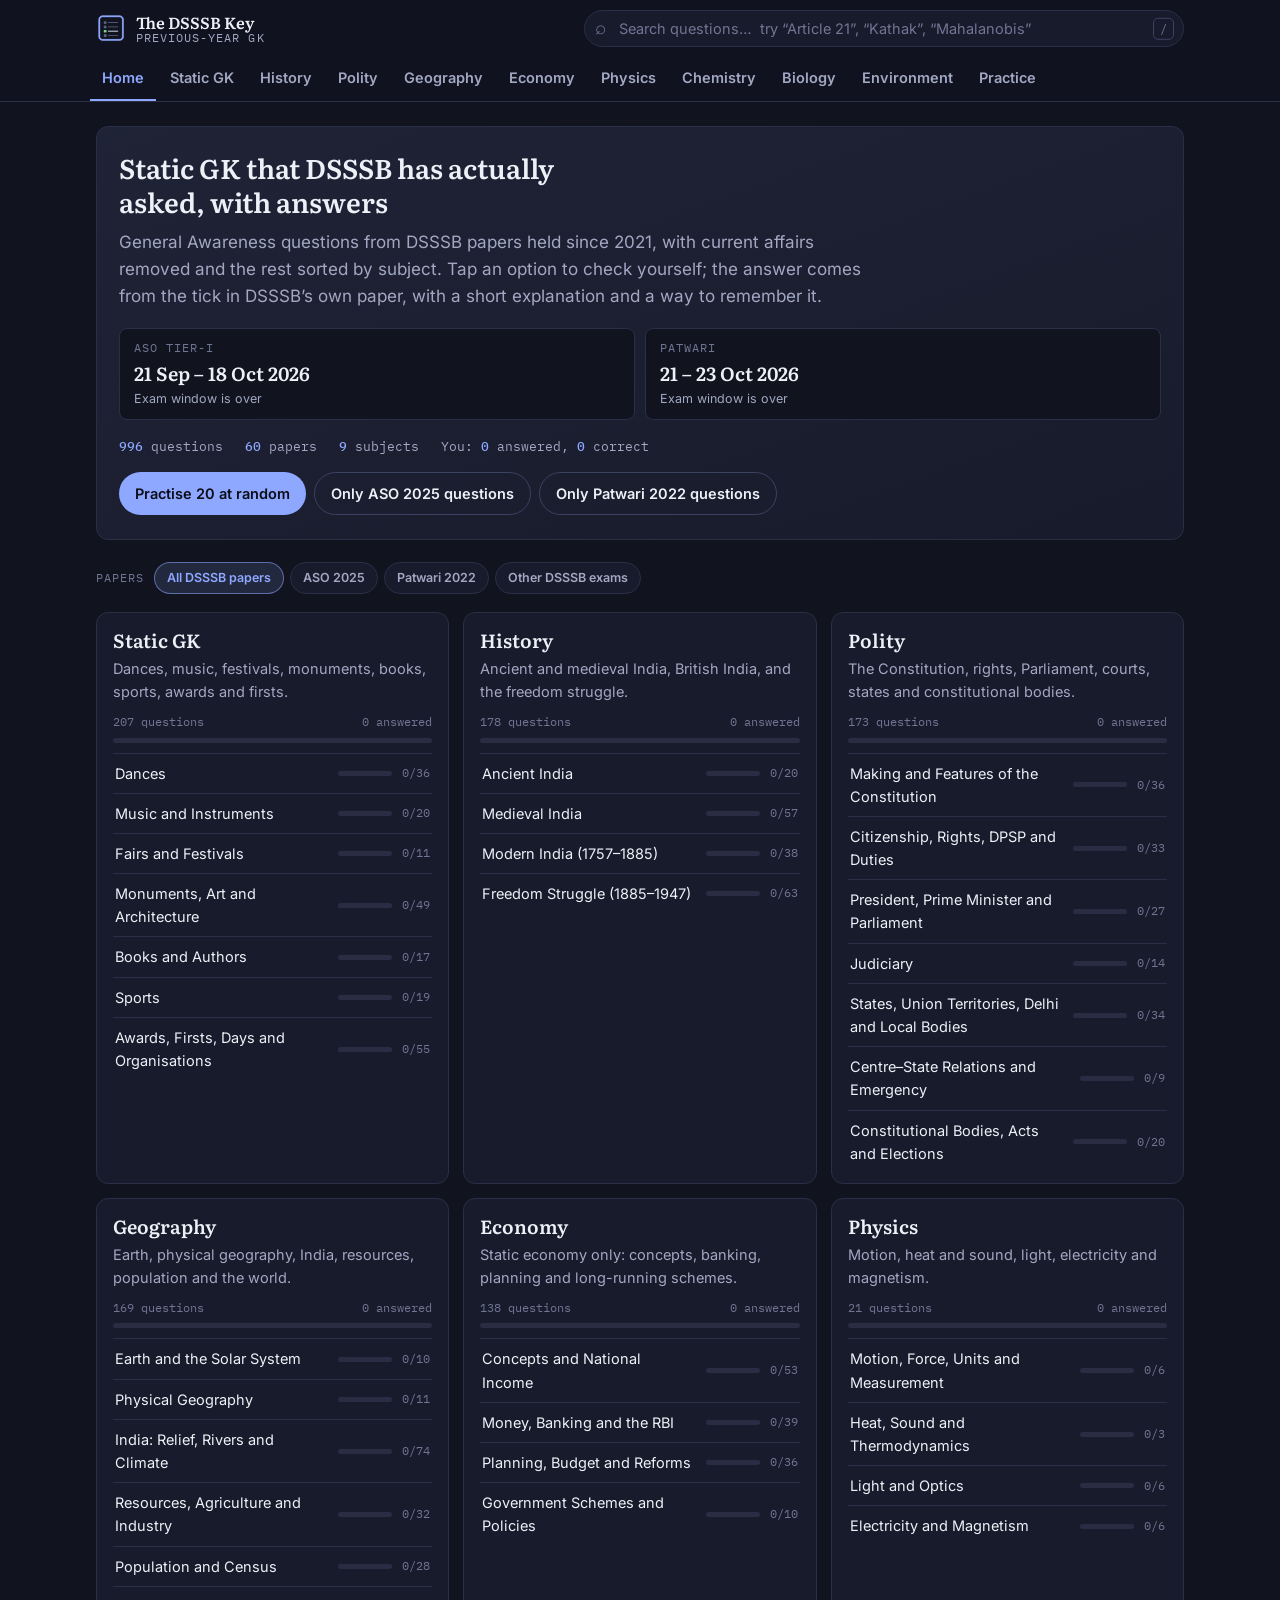
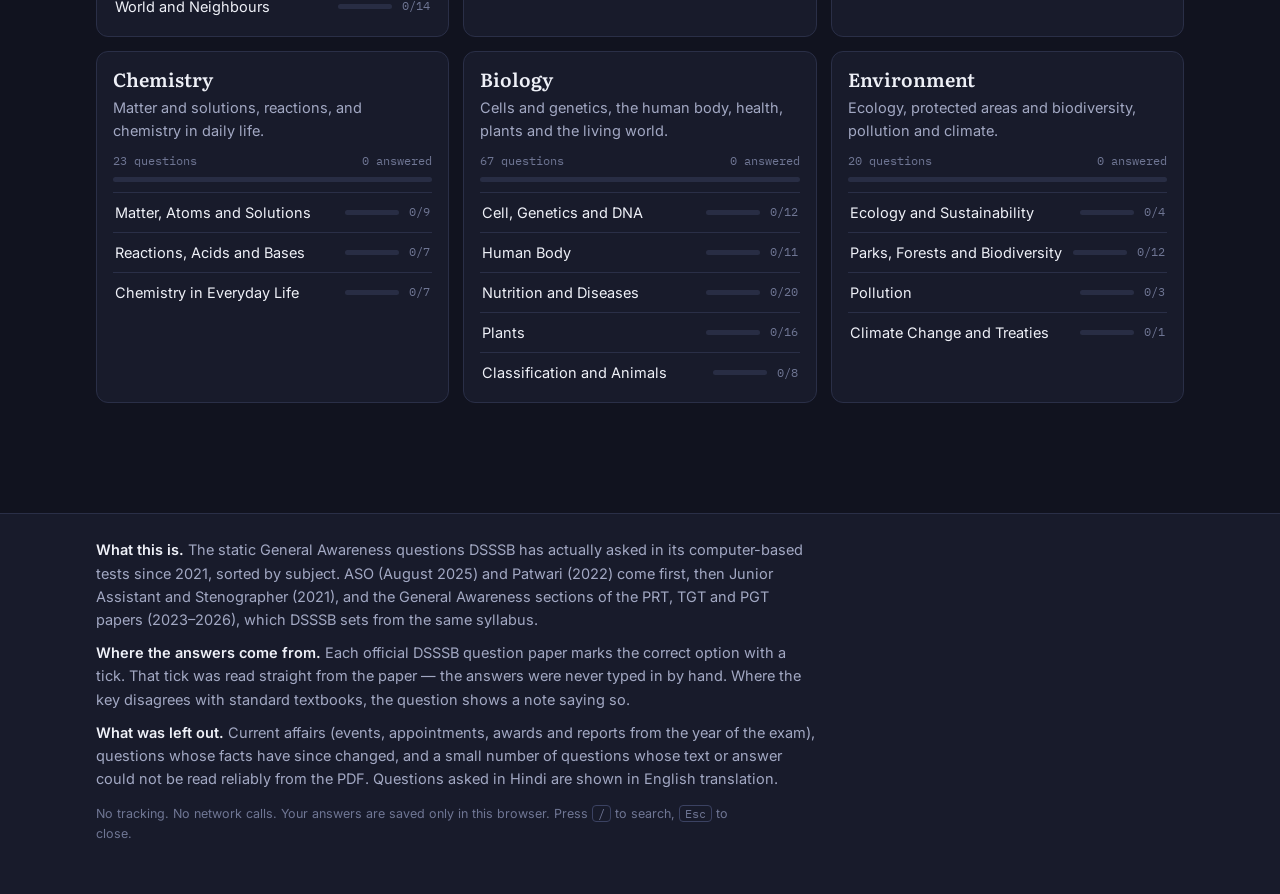
==== index.html @ b4e4bf63 "The DSSSB Key: 996 DSSSB previous-year static GK questions with answers Official DSSSB papers 2021-2" ====
<!DOCTYPE html>
<html lang="en">
<head>
<meta charset="UTF-8">
<meta name="viewport" content="width=device-width, initial-scale=1.0">
<title>The DSSSB Key — previous-year static GK, answered</title>
<meta name="description" content="Every static General Awareness question from DSSSB papers held since 2021 — ASO 2025, Patwari 2022, Junior Assistant, Stenographer, PRT, TGT and PGT — sorted by subject. Tap an option to see DSSSB's answer with a short explanation. Current affairs removed. Works offline.">
<meta name="theme-color" content="#11131f">
<meta name="color-scheme" content="dark">
<link rel="manifest" href="manifest.webmanifest">
<meta name="application-name" content="The DSSSB Key">
<meta name="mobile-web-app-capable" content="yes">
<meta name="apple-mobile-web-app-capable" content="yes">
<meta name="apple-mobile-web-app-title" content="DSSSB Key">
<meta name="apple-mobile-web-app-status-bar-style" content="black-translucent">
<link rel="apple-touch-icon" href="icon-180.png">
<link rel="icon" type="image/png" sizes="192x192" href="icon-192.png">
<link rel="preload" href="fonts/inter-400.woff2" as="font" type="font/woff2" crossorigin>
<link rel="preload" href="fonts/literata-600.woff2" as="font" type="font/woff2" crossorigin>
<link rel="stylesheet" href="styles.css">
</head>
<body>

<a class="skip" href="#main">Skip to content</a>

<header class="top">
  <div class="topin">
    <a class="brand" href="#/" aria-label="The DSSSB Key — home">
      <img class="mk" src="icon-192.png" alt="" width="30" height="30">
      <span class="brandtext">
        <b>The DSSSB Key</b>
        <span id="brandsub">Previous-year GK</span>
      </span>
    </a>

    <div class="searchwrap">
      <span class="ico" aria-hidden="true">⌕</span>
      <input id="q" type="search"
             placeholder="Search questions…  try “Article 21”, “Kathak”, “Mahalanobis”"
             autocomplete="off" spellcheck="false" aria-label="Search all questions"
             aria-controls="results" aria-expanded="false">
      <kbd>/</kbd>
    </div>

    <button id="install" class="installbtn" hidden>
      <span aria-hidden="true">↓</span> Install<span class="lbl"> app</span>
    </button>
  </div>

  <nav class="tabs" id="tabs" aria-label="Subjects"></nav>
</header>

<div id="results" hidden role="listbox" aria-label="Search results"></div>

<main id="main"></main>

<footer>
  <div class="wrap">
    <p><b>What this is.</b> The static General Awareness questions DSSSB has actually
      asked in its computer-based tests since 2021, sorted by subject. ASO (August 2025)
      and Patwari (2022) come first, then Junior Assistant and Stenographer (2021), and the
      General Awareness sections of the PRT, TGT and PGT papers (2023–2026), which DSSSB
      sets from the same syllabus.</p>
    <p><b>Where the answers come from.</b> Each official DSSSB question paper marks the
      correct option with a tick. That tick was read straight from the paper — the answers
      were never typed in by hand. Where the key disagrees with standard textbooks, the
      question shows a note saying so.</p>
    <p><b>What was left out.</b> Current affairs (events, appointments, awards and reports
      from the year of the exam), questions whose facts have since changed, and a small
      number of questions whose text or answer could not be read reliably from the PDF.
      Questions asked in Hindi are shown in English translation.</p>
    <p class="colophon">
      No tracking. No network calls. Your answers are saved only in this browser.
      Press <kbd>/</kbd> to search, <kbd>Esc</kbd> to close.
    </p>
  </div>
</footer>

<script src="data-static.js"></script>
<script src="data-hist.js"></script>
<script src="data-pol.js"></script>
<script src="data-geo.js"></script>
<script src="data-eco.js"></script>
<script src="data-phy.js"></script>
<script src="data-chem.js"></script>
<script src="data-bio.js"></script>
<script src="data-env.js"></script>
<script src="app.js"></script>
</body>
</html>
---- styles.css ----
/* ==========================================================================
   THE DSSSB KEY — styles.css
   One stylesheet, no framework. Fonts are self-hosted so the site works offline.
   ========================================================================== */

@font-face{font-family:'Literata';font-style:normal;font-weight:400;font-display:swap;src:url('fonts/literata-400.woff2') format('woff2');}
@font-face{font-family:'Literata';font-style:normal;font-weight:600;font-display:swap;src:url('fonts/literata-600.woff2') format('woff2');}
@font-face{font-family:'Literata';font-style:italic;font-weight:400;font-display:swap;src:url('fonts/literata-italic-400.woff2') format('woff2');}
@font-face{font-family:'Inter';font-style:normal;font-weight:400;font-display:swap;src:url('fonts/inter-400.woff2') format('woff2');}
@font-face{font-family:'Inter';font-style:normal;font-weight:600;font-display:swap;src:url('fonts/inter-600.woff2') format('woff2');}
@font-face{font-family:'IBM Plex Mono';font-style:normal;font-weight:400;font-display:swap;src:url('fonts/plexmono-400.woff2') format('woff2');}
@font-face{font-family:'IBM Plex Mono';font-style:normal;font-weight:500;font-display:swap;src:url('fonts/plexmono-500.woff2') format('woff2');}

:root{
  /* Ground: a deep indigo-black, a step bluer than the sister sites. */
  --bg:#11131f;
  --panel:#181b2b;
  --panel2:#1f2336;
  --panel3:#282d44;
  --line:#2a2f47;
  --line2:#3b4262;
  --ink:#eef0f7;
  --dim:#a2a8c3;
  --dimmer:#6f7694;

  /* Meaning, not decoration. Green only ever means "this is the right option",
     red only "the option you picked was wrong", amber only "read this note". */
  --accent:#8fa8ff;  --accent-rgb:143,168,255;
  --right:#7bd88f;   --right-rgb:123,216,143;
  --wrong:#ff8577;   --wrong-rgb:255,133,119;
  --warn:#f5c46b;    --warn-rgb:245,196,107;

  --serif:'Literata','Iowan Old Style','Palatino Linotype',Palatino,Georgia,serif;
  --sans:'Inter',-apple-system,BlinkMacSystemFont,'Segoe UI',Roboto,Helvetica,Arial,sans-serif;
  --mono:'IBM Plex Mono',ui-monospace,'SF Mono',Menlo,Consolas,monospace;

  --maxw:1120px;
  --t-micro:11.5px; --t-tiny:12.5px; --t-small:14.5px; --t-copy:16px; --t-body:17px; --t-lead:19px; --t-big:24px;
  --r:12px; --r-s:8px;
}

*{box-sizing:border-box}
html{-webkit-text-size-adjust:100%}
body{
  margin:0;background:var(--bg);color:var(--ink);
  font-family:var(--sans);font-size:var(--t-body);line-height:1.6;
  -webkit-font-smoothing:antialiased;overflow-wrap:break-word;
  padding-bottom:env(safe-area-inset-bottom);
}
a{color:var(--accent);text-decoration:none}
a:hover{text-decoration:underline}
b,strong{font-weight:600}
button{font:inherit;color:inherit}
:focus-visible{outline:2px solid var(--accent);outline-offset:2px;border-radius:4px}

.skip{position:fixed;left:-999px;top:0;z-index:200;background:var(--accent);color:#0b0d18;padding:10px 16px;font-weight:600}
.skip:focus{left:0}

/* ---------------- header ---------------- */
.top{position:sticky;top:0;z-index:60;background:rgba(17,19,31,.94);
  backdrop-filter:saturate(1.4) blur(12px);-webkit-backdrop-filter:saturate(1.4) blur(12px);
  border-bottom:1px solid var(--line)}
.topin{max-width:var(--maxw);margin:0 auto;display:flex;align-items:center;gap:14px;padding:10px 16px}
.brand{display:flex;align-items:center;gap:10px;color:var(--ink);flex:0 0 auto}
.brand:hover{text-decoration:none}
.mk{width:30px;height:30px;border-radius:7px}
.brandtext{display:block;line-height:1.15}
.brand b{font-family:var(--serif);font-size:var(--t-copy);font-weight:600;display:block}
#brandsub{display:block;font-family:var(--mono);font-size:var(--t-micro);color:var(--dim);text-transform:uppercase;letter-spacing:.09em}
@media (max-width:520px){#brandsub{display:none}}

.searchwrap{position:relative;flex:1 1 auto;min-width:0;max-width:600px;margin-left:auto}
.searchwrap .ico{position:absolute;left:11px;top:50%;transform:translateY(-52%);color:var(--dimmer);font-size:19px;pointer-events:none}
#q{width:100%;background:var(--panel);color:var(--ink);border:1px solid var(--line);border-radius:999px;
  padding:9px 42px 9px 34px;font-family:var(--sans);font-size:var(--t-small)}
#q::placeholder{color:var(--dimmer)}
#q:focus{outline:none;border-color:var(--accent);box-shadow:0 0 0 3px rgba(var(--accent-rgb),.16)}
.searchwrap kbd{position:absolute;right:10px;top:50%;transform:translateY(-50%);font-family:var(--mono);font-size:var(--t-micro);
  color:var(--dimmer);border:1px solid var(--line2);border-radius:5px;padding:1px 6px;pointer-events:none}
@media (max-width:640px){.searchwrap kbd{display:none}}

.installbtn{flex:0 0 auto;background:transparent;color:var(--accent);border:1px solid rgba(var(--accent-rgb),.45);
  border-radius:999px;padding:7px 13px;font-size:var(--t-tiny);font-weight:600;cursor:pointer}
@media (max-width:640px){.installbtn .lbl{display:none}}

.tabs{max-width:var(--maxw);margin:0 auto;display:flex;gap:2px;padding:0 10px;overflow-x:auto;scrollbar-width:none}
.tabs::-webkit-scrollbar{display:none}
.tabs a{flex:0 0 auto;color:var(--dim);font-size:var(--t-small);font-weight:600;padding:9px 12px 10px;
  border-bottom:2px solid transparent;white-space:nowrap}
.tabs a:hover{color:var(--ink);text-decoration:none}
.tabs a[aria-current="true"]{color:var(--accent);border-bottom-color:var(--accent)}

/* ---------------- page furniture ---------------- */
main{max-width:var(--maxw);margin:0 auto;padding:24px 16px 80px}
h1,h2,h3{font-family:var(--serif);font-weight:600;line-height:1.25;margin:0}
h1{font-size:var(--t-big)}
h2{font-size:var(--t-lead)}
.eyebrow{font-family:var(--mono);font-size:var(--t-micro);letter-spacing:.11em;text-transform:uppercase;color:var(--accent);margin:0 0 6px}
.lede{color:var(--dim);font-size:var(--t-copy);max-width:70ch;margin:8px 0 0}
.pagehead{margin-bottom:18px}

.chips{display:flex;flex-wrap:wrap;gap:6px;align-items:center;margin:14px 0 0}
.chips .cl{font-family:var(--mono);font-size:var(--t-micro);letter-spacing:.09em;text-transform:uppercase;color:var(--dimmer);margin-right:4px}
.chip{background:var(--panel);border:1px solid var(--line);border-radius:999px;padding:5px 12px;
  font-size:var(--t-tiny);font-weight:600;color:var(--dim);cursor:pointer}
.chip:hover{border-color:var(--line2);color:var(--ink)}
.chip[aria-pressed="true"]{background:rgba(var(--accent-rgb),.14);border-color:rgba(var(--accent-rgb),.55);color:var(--accent)}

.btn{display:inline-flex;align-items:center;gap:6px;background:var(--accent);color:#0b0d18;border:0;border-radius:999px;
  padding:9px 16px;font-size:var(--t-small);font-weight:600;cursor:pointer}
.btn:hover{text-decoration:none;filter:brightness(1.08)}
.btn.ghost{background:transparent;color:var(--ink);border:1px solid var(--line2)}
.btn.ghost:hover{border-color:var(--accent);color:var(--accent)}
.btnrow{display:flex;flex-wrap:wrap;gap:8px;margin-top:16px}

.bar{display:block;height:5px;border-radius:99px;background:var(--panel3);overflow:hidden}
.bar i{display:block;height:100%;background:var(--right);border-radius:99px}

/* ---------------- home ---------------- */
.hero{border:1px solid var(--line);border-radius:var(--r);background:linear-gradient(160deg,var(--panel2),var(--panel));padding:24px 22px;margin-bottom:22px}
.hero h1{font-size:27px;max-width:30ch}
.hero p{margin:10px 0 0;color:var(--dim);max-width:68ch}
.stats{display:flex;flex-wrap:wrap;gap:8px 22px;margin-top:16px;font-family:var(--mono);font-size:var(--t-tiny);color:var(--dim)}
.stats b{color:var(--accent);font-weight:500}
.countdown{display:grid;gap:10px;grid-template-columns:repeat(auto-fit,minmax(220px,1fr));margin-top:18px}
.countdown div{border:1px solid var(--line);border-radius:var(--r-s);background:var(--bg);padding:10px 14px}
.countdown .k{display:block;font-family:var(--mono);font-size:var(--t-micro);letter-spacing:.09em;text-transform:uppercase;color:var(--dimmer)}
.countdown .v{font-family:var(--serif);font-size:var(--t-lead);font-weight:600}
.countdown .s{display:block;font-size:var(--t-tiny);color:var(--dim)}

.grid{display:grid;gap:14px;grid-template-columns:repeat(auto-fill,minmax(320px,1fr));margin-top:18px}
.scard{border:1px solid var(--line);border-radius:var(--r);background:var(--panel);padding:16px 16px 10px}
.scard h2 a{color:var(--ink)}
.scard h2 a:hover{color:var(--accent);text-decoration:none}
.scard .w{color:var(--dim);font-size:var(--t-small);margin:4px 0 10px}
.scard .meta{display:flex;justify-content:space-between;font-family:var(--mono);font-size:var(--t-micro);color:var(--dimmer);margin-bottom:6px}
.tlist{list-style:none;margin:10px 0 0;padding:0;border-top:1px solid var(--line)}
.tlist li{border-bottom:1px solid var(--line)}
.tlist li:last-child{border-bottom:0}
.tlist a{display:flex;align-items:center;gap:10px;padding:8px 2px;font-size:var(--t-small);color:var(--ink)}
.tlist a:hover{text-decoration:none;color:var(--accent)}
.tlist .t{flex:1 1 auto}
.tlist .c{font-family:var(--mono);font-size:var(--t-micro);color:var(--dimmer);flex:0 0 auto;white-space:nowrap}
.tlist .bar{width:54px;flex:0 0 auto}

/* ---------------- subject / topic layout ---------------- */
.rail{display:grid;gap:26px;grid-template-columns:230px minmax(0,1fr);align-items:start}
@media (max-width:860px){.rail{grid-template-columns:minmax(0,1fr)}}
.rail > *{min-width:0}
.railnav{position:sticky;top:106px}
@media (max-width:860px){.railnav{position:static}}
.railnav .lbl{font-family:var(--mono);font-size:var(--t-micro);letter-spacing:.11em;text-transform:uppercase;color:var(--dimmer);display:block;padding-bottom:8px}
.railnav ol{list-style:none;margin:0;padding:0}
.railnav a{display:flex;justify-content:space-between;gap:8px;padding:6px 10px;font-size:var(--t-small);color:var(--dim);border-left:2px solid var(--line)}
.railnav a:hover{color:var(--ink);text-decoration:none;border-left-color:var(--line2)}
.railnav a[aria-current="true"]{color:var(--accent);border-left-color:var(--accent)}
.railnav .c{font-family:var(--mono);font-size:var(--t-micro);color:var(--dimmer)}
@media (max-width:860px){.railnav{display:none}}

.tstats{font-family:var(--mono);font-size:var(--t-tiny);color:var(--dim);margin-top:10px}
.tstats b{color:var(--ink);font-weight:500}
.tstats .ok{color:var(--right)}

/* ---------------- question card ---------------- */
.cards{margin-top:16px;max-width:780px}
.card{border:1px solid var(--line);border-radius:var(--r);background:var(--panel);padding:14px 16px 12px;margin:0 0 12px;scroll-margin-top:120px}
.card.flash{animation:flash 1.6s ease-out}
@keyframes flash{0%{box-shadow:0 0 0 3px rgba(var(--accent-rgb),.7)}100%{box-shadow:0 0 0 3px rgba(var(--accent-rgb),0)}}
.cmeta{display:flex;flex-wrap:wrap;align-items:center;gap:6px;margin-bottom:8px}
.qn{font-family:var(--mono);font-size:var(--t-tiny);color:var(--dimmer);margin-right:4px}
.src{font-family:var(--mono);font-size:var(--t-micro);color:var(--accent);border:1px solid rgba(var(--accent-rgb),.35);border-radius:999px;padding:0 8px;white-space:nowrap}
.src.home{color:var(--right);border-color:rgba(var(--right-rgb),.45)}
.tlabel{font-family:var(--mono);font-size:var(--t-micro);color:var(--dim)}
.qtext{font-family:var(--serif);font-size:var(--t-lead);line-height:1.45;margin:0 0 12px}
@media (max-width:640px){.qtext{font-size:var(--t-copy)}}

.opts{display:grid;gap:8px}
.opt{display:flex;align-items:flex-start;gap:10px;width:100%;text-align:left;background:var(--panel2);border:1px solid var(--line);
  border-radius:var(--r-s);padding:10px 12px;font-size:var(--t-copy);line-height:1.45;cursor:pointer}
.opt:hover{border-color:var(--line2);background:var(--panel3)}
.opt .L{flex:0 0 24px;height:24px;border-radius:6px;display:inline-flex;align-items:center;justify-content:center;
  font-family:var(--mono);font-size:var(--t-tiny);background:var(--panel3);color:var(--dim)}
.opt .T{flex:1 1 auto;padding-top:1px}
.opt .M{flex:0 0 auto;font-weight:600;font-size:var(--t-small);padding-top:2px}
.card.done .opt{cursor:default}
.card.done .opt:hover{border-color:var(--line);background:var(--panel2)}
.opt.right{border-color:rgba(var(--right-rgb),.75);background:rgba(var(--right-rgb),.12)}
.opt.right .L{background:var(--right);color:#0b1a10}
.opt.right .M{color:var(--right)}
.opt.wrong{border-color:rgba(var(--wrong-rgb),.75);background:rgba(var(--wrong-rgb),.12)}
.opt.wrong .L{background:var(--wrong);color:#240a07}
.opt.wrong .M{color:var(--wrong)}
.card.done .opt.right:hover{background:rgba(var(--right-rgb),.12);border-color:rgba(var(--right-rgb),.75)}
.card.done .opt.wrong:hover{background:rgba(var(--wrong-rgb),.12);border-color:rgba(var(--wrong-rgb),.75)}

.cfoot{display:flex;flex-wrap:wrap;align-items:center;gap:10px;margin-top:10px;min-height:32px}
.linkbtn{background:none;border:0;padding:4px 0;cursor:pointer;font-family:var(--mono);font-size:var(--t-micro);
  letter-spacing:.08em;text-transform:uppercase;color:var(--accent)}
.linkbtn:hover{text-decoration:underline}
.verdict{font-weight:600;font-size:var(--t-small)}
.verdict.ok{color:var(--right)}
.verdict.no{color:var(--wrong)}

.reveal{margin-top:10px;border-top:1px solid var(--line);padding-top:10px}
.reveal p{margin:0 0 8px;font-size:var(--t-copy);max-width:72ch}
.reveal .lbl{font-family:var(--mono);font-size:var(--t-micro);letter-spacing:.1em;text-transform:uppercase;color:var(--dimmer);margin-right:8px}
.reveal .ans{font-weight:600}
.reveal .ans .v{color:var(--right)}
.reveal .ex{color:var(--dim);font-size:var(--t-small)}
.keynote{border:1px solid rgba(var(--warn-rgb),.35);border-left:3px solid var(--warn);border-radius:var(--r-s);
  background:rgba(var(--warn-rgb),.07);padding:9px 12px;margin:6px 0 4px;font-size:var(--t-small)}
.keynote .lbl{color:var(--warn)}

.empty{border:1px dashed var(--line2);border-radius:var(--r);padding:22px;color:var(--dim);text-align:center}

.pager{display:grid;gap:10px;grid-template-columns:repeat(auto-fit,minmax(220px,1fr));margin-top:26px;max-width:780px}
.pager a,.pager span.edge{display:block;border:1px solid var(--line);border-radius:var(--r-s);background:var(--panel);padding:10px 13px;color:var(--ink)}
.pager a:hover{text-decoration:none;border-color:var(--accent)}
.pager .k{display:block;font-family:var(--mono);font-size:var(--t-micro);letter-spacing:.09em;text-transform:uppercase;color:var(--dimmer)}
.pager .v{font-family:var(--serif);font-weight:600}

/* ---------------- search ---------------- */
#results{position:fixed;left:50%;transform:translateX(-50%);top:62px;width:min(760px,calc(100vw - 24px));max-height:70vh;overflow-y:auto;
  background:var(--panel);border:1px solid var(--line2);border-radius:var(--r);box-shadow:0 24px 60px rgba(0,0,0,.6);z-index:80;padding:6px}
#results .rrow{display:block;padding:10px 13px;border-radius:var(--r-s);color:var(--ink)}
#results .rrow:hover,#results .rrow.sel{background:var(--panel3);text-decoration:none}
#results .rk{font-family:var(--mono);font-size:var(--t-micro);letter-spacing:.08em;text-transform:uppercase;color:var(--accent)}
#results .rt{font-family:var(--serif);font-size:var(--t-copy);margin:2px 0}
#results .rs{font-size:var(--t-tiny);color:var(--dim)}
#results .empty{border:0;text-align:left}
mark{background:rgba(var(--accent-rgb),.28);color:var(--ink);border-radius:3px;padding:0 2px}

/* ---------------- footer ---------------- */
footer{border-top:1px solid var(--line);background:var(--panel);margin-top:30px}
footer .wrap{max-width:var(--maxw);margin:0 auto;padding:24px 16px 40px}
footer p{color:var(--dim);font-size:var(--t-small);max-width:80ch;margin:0 0 10px}
footer b{color:var(--ink)}
.colophon{color:var(--dimmer)!important;font-size:var(--t-tiny)!important;margin-top:14px!important}
footer kbd{font-family:var(--mono);font-size:var(--t-micro);border:1px solid var(--line2);border-radius:4px;padding:0 5px}

@media print{.top,#results,footer,.railnav,.cfoot,.chips{display:none}body{background:#fff;color:#000}}
@media (prefers-reduced-motion:reduce){*{animation-duration:.01ms!important;transition-duration:.01ms!important}}
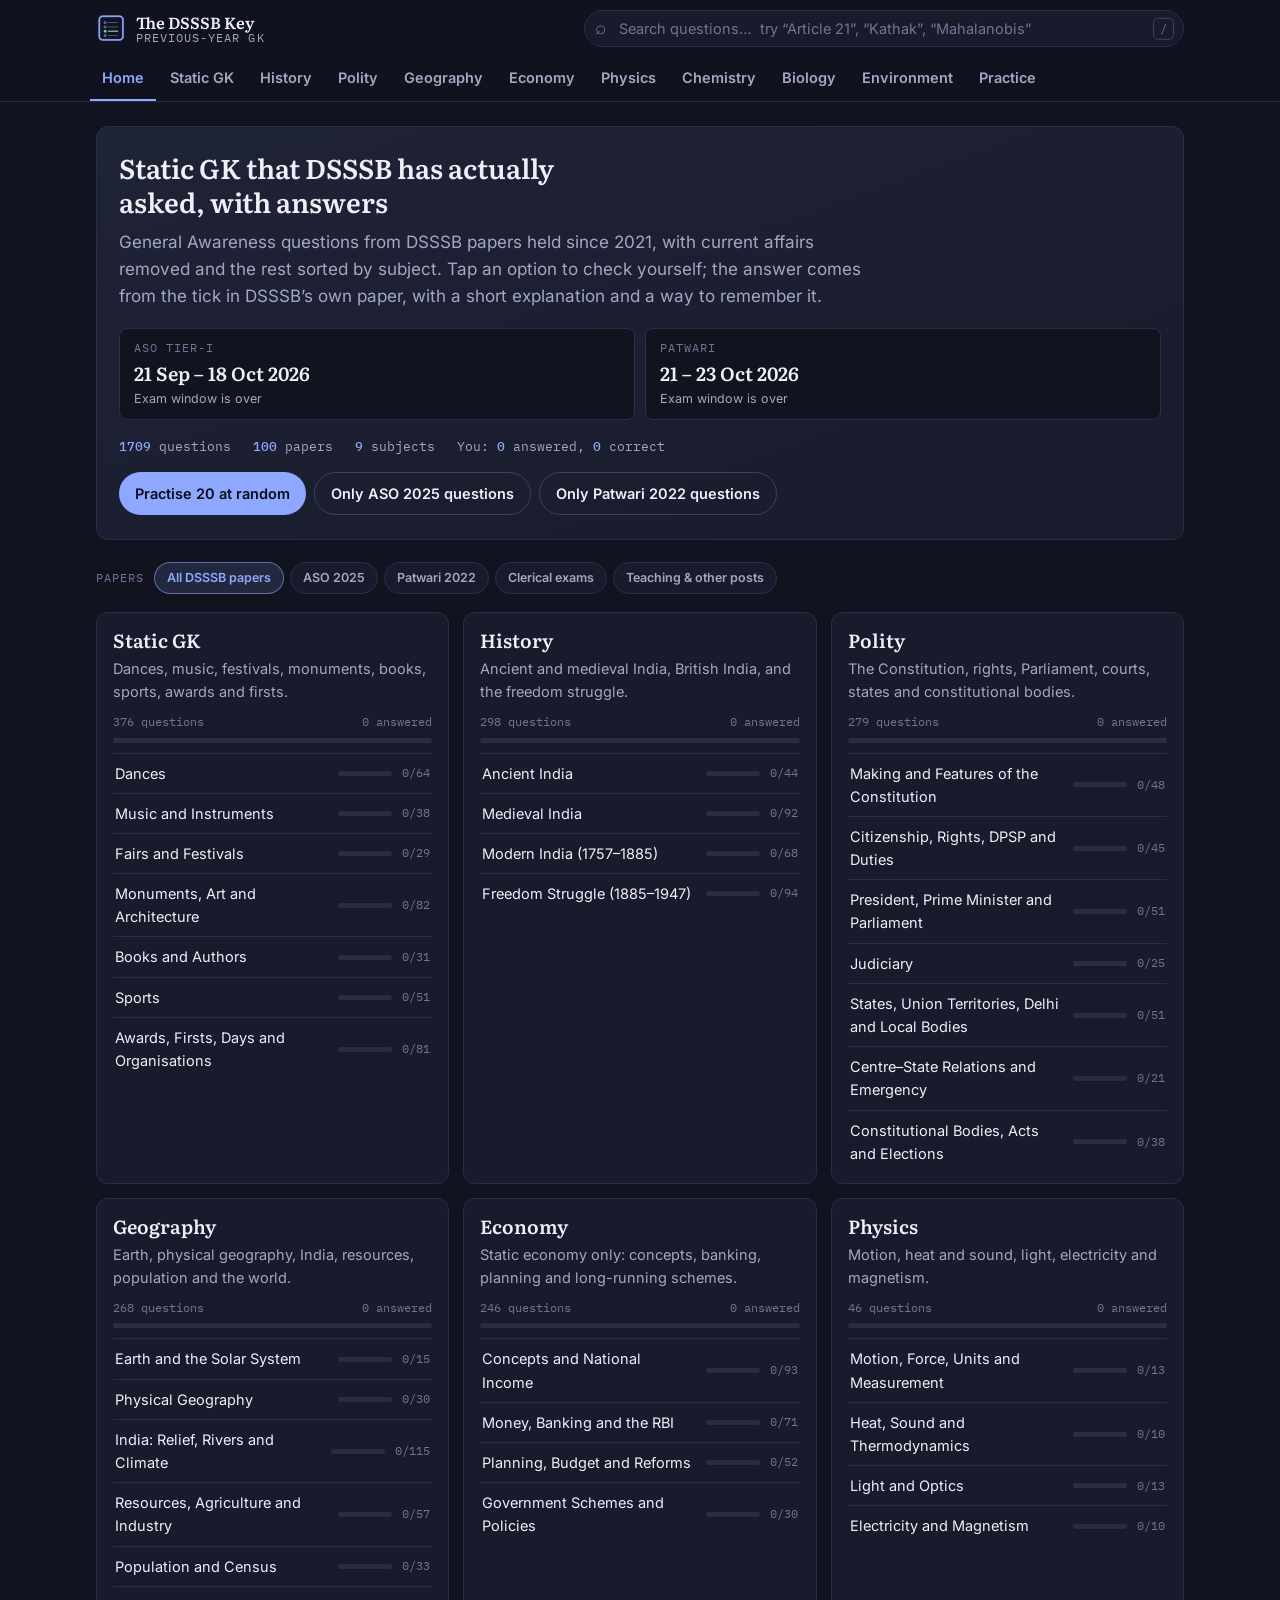
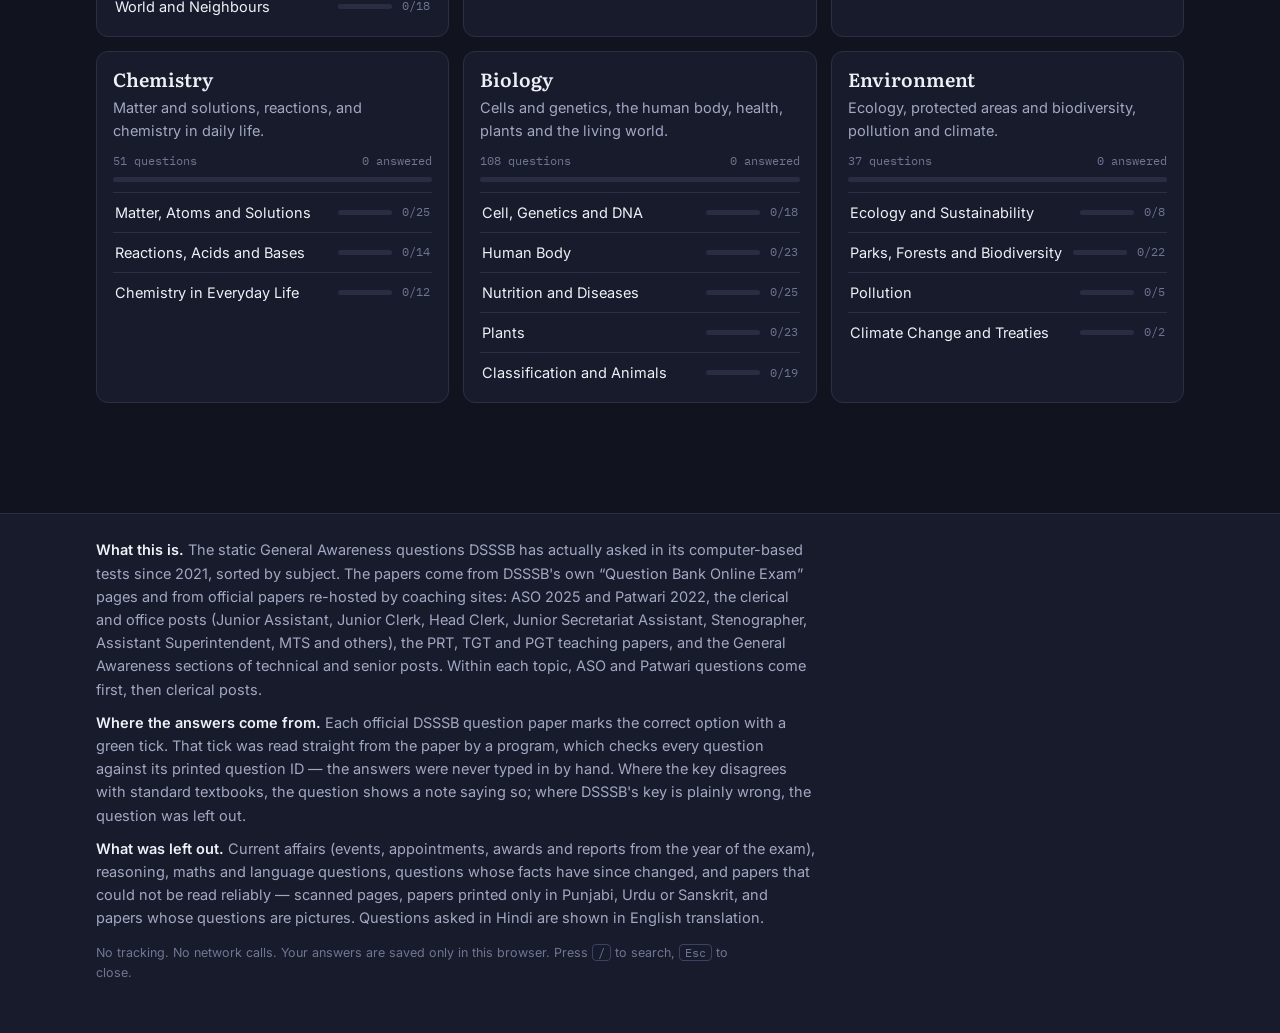
==== commit 203c2ce3: "Round 2: DSSSB question bank 2021-26, drawing-order answer reader, clerical filter Adds 713 reviewed" ====
--- a/index.html
+++ b/index.html
@@ -4,7 +4,7 @@
 <meta charset="UTF-8">
 <meta name="viewport" content="width=device-width, initial-scale=1.0">
 <title>The DSSSB Key — previous-year static GK, answered</title>
-<meta name="description" content="Every static General Awareness question from DSSSB papers held since 2021 — ASO 2025, Patwari 2022, Junior Assistant, Stenographer, PRT, TGT and PGT — sorted by subject. Tap an option to see DSSSB's answer with a short explanation. Current affairs removed. Works offline.">
+<meta name="description" content="Static General Awareness questions from DSSSB computer-based tests held since 2021 — ASO, Patwari, clerical posts (Junior Assistant, Junior Clerk, Head Clerk, Stenographer, MTS…), PRT, TGT, PGT and other posts — sorted by subject. Tap an option to see DSSSB's answer with a short explanation. Current affairs removed. Works offline.">
 <meta name="theme-color" content="#11131f">
 <meta name="color-scheme" content="dark">
 <link rel="manifest" href="manifest.webmanifest">
@@ -57,18 +57,24 @@
 <footer>
   <div class="wrap">
     <p><b>What this is.</b> The static General Awareness questions DSSSB has actually
-      asked in its computer-based tests since 2021, sorted by subject. ASO (August 2025)
-      and Patwari (2022) come first, then Junior Assistant and Stenographer (2021), and the
-      General Awareness sections of the PRT, TGT and PGT papers (2023–2026), which DSSSB
-      sets from the same syllabus.</p>
+      asked in its computer-based tests since 2021, sorted by subject. The papers come from
+      DSSSB's own “Question Bank Online Exam” pages and from official papers re-hosted by
+      coaching sites: ASO 2025 and Patwari 2022, the clerical and office posts (Junior
+      Assistant, Junior Clerk, Head Clerk, Junior Secretariat Assistant, Stenographer,
+      Assistant Superintendent, MTS and others), the PRT, TGT and PGT teaching papers, and
+      the General Awareness sections of technical and senior posts. Within each topic,
+      ASO and Patwari questions come first, then clerical posts.</p>
     <p><b>Where the answers come from.</b> Each official DSSSB question paper marks the
-      correct option with a tick. That tick was read straight from the paper — the answers
+      correct option with a green tick. That tick was read straight from the paper by a
+      program, which checks every question against its printed question ID — the answers
       were never typed in by hand. Where the key disagrees with standard textbooks, the
-      question shows a note saying so.</p>
+      question shows a note saying so; where DSSSB's key is plainly wrong, the question
+      was left out.</p>
     <p><b>What was left out.</b> Current affairs (events, appointments, awards and reports
-      from the year of the exam), questions whose facts have since changed, and a small
-      number of questions whose text or answer could not be read reliably from the PDF.
-      Questions asked in Hindi are shown in English translation.</p>
+      from the year of the exam), reasoning, maths and language questions, questions whose
+      facts have since changed, and papers that could not be read reliably — scanned
+      pages, papers printed only in Punjabi, Urdu or Sanskrit, and papers whose questions
+      are pictures. Questions asked in Hindi are shown in English translation.</p>
     <p class="colophon">
       No tracking. No network calls. Your answers are saved only in this browser.
       Press <kbd>/</kbd> to search, <kbd>Esc</kbd> to close.
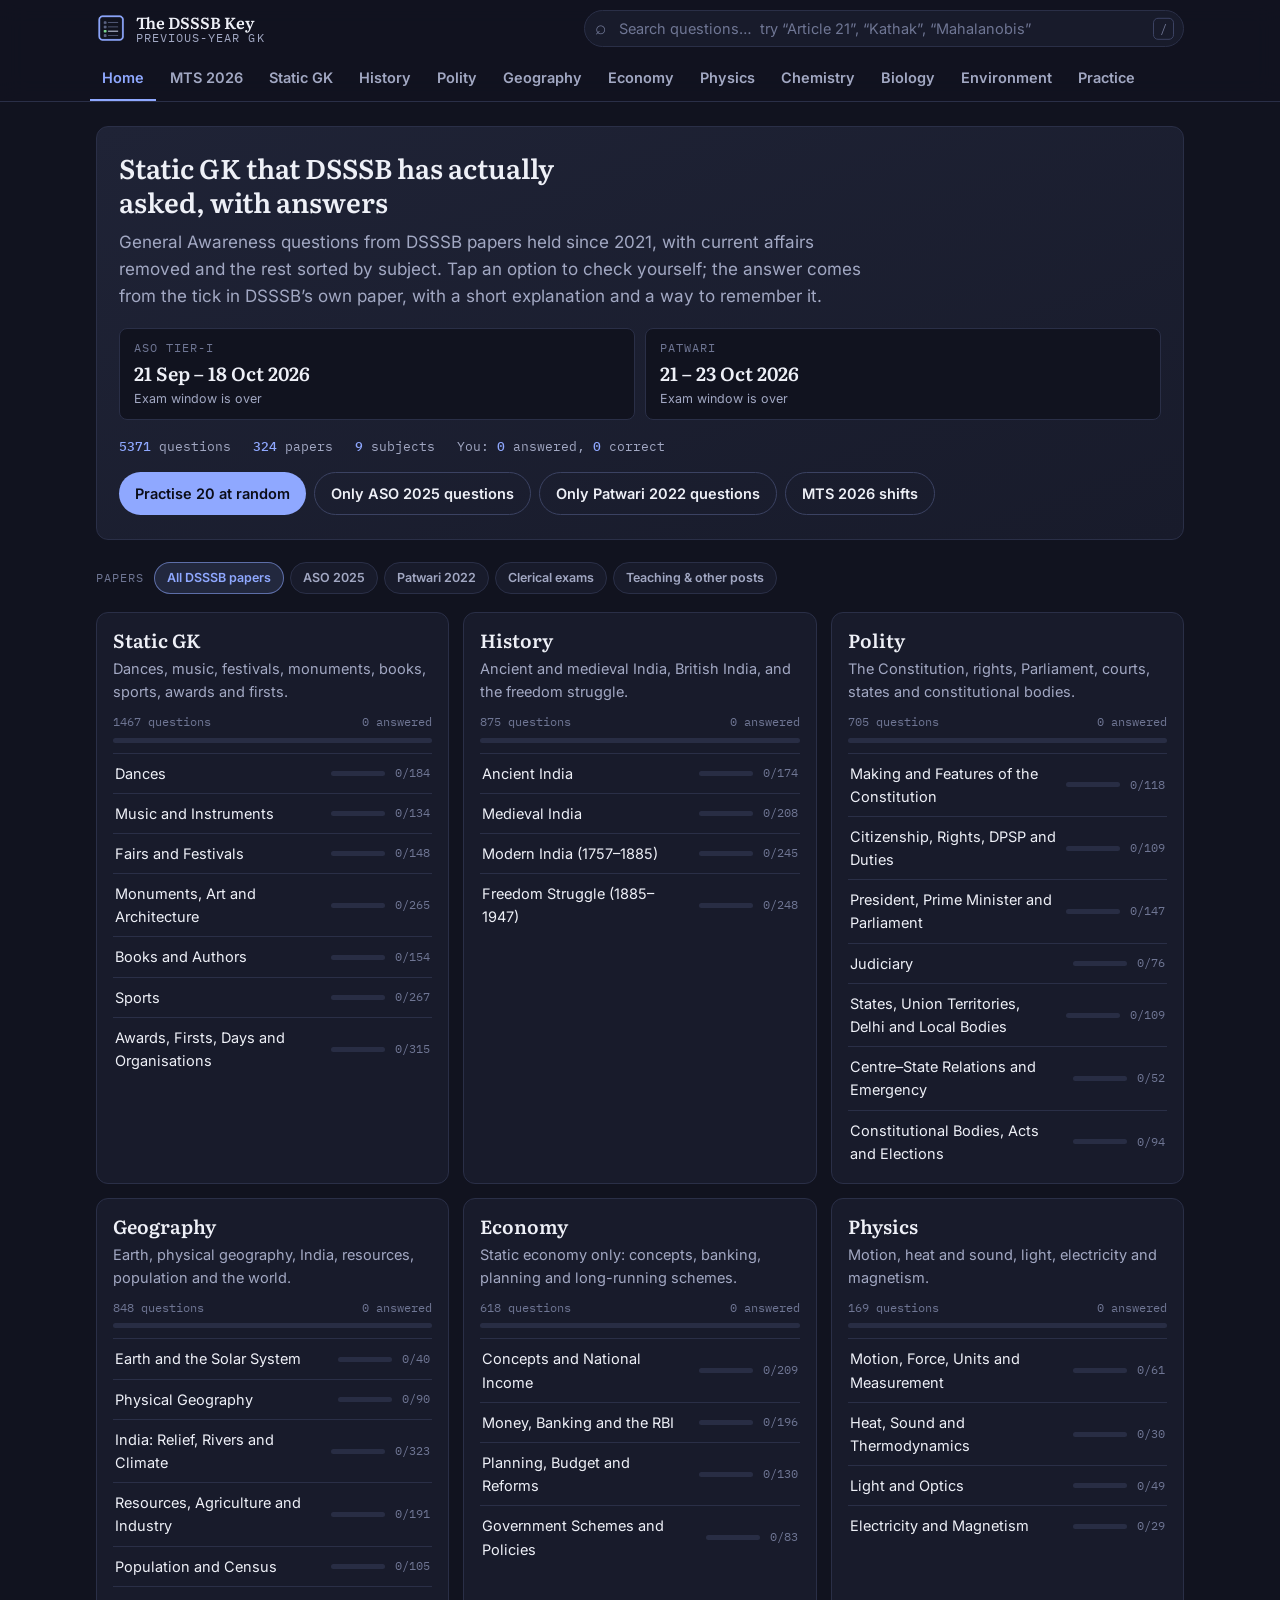
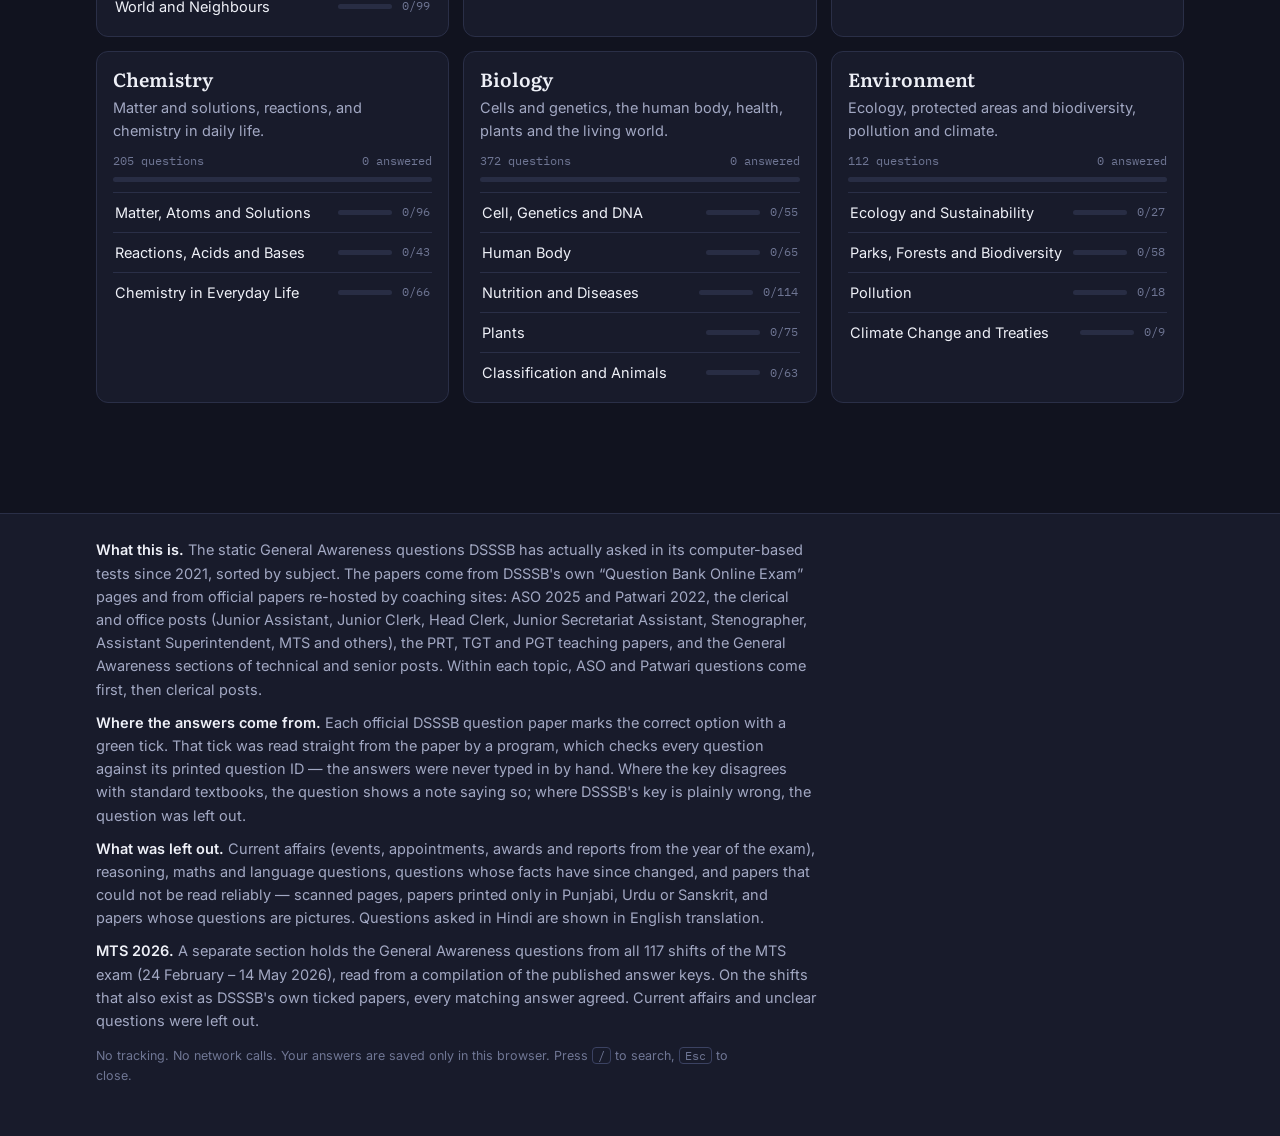
==== commit 1b66db61: "Add MTS 2026 section: GA questions from all 117 shifts, by subject 3,562 static GK questions from th" ====
--- a/index.html
+++ b/index.html
@@ -75,6 +75,10 @@
       facts have since changed, and papers that could not be read reliably — scanned
       pages, papers printed only in Punjabi, Urdu or Sanskrit, and papers whose questions
       are pictures. Questions asked in Hindi are shown in English translation.</p>
+    <p><b>MTS 2026.</b> A separate section holds the General Awareness questions from all
+      117 shifts of the MTS exam (24 February – 14 May 2026), read from a compilation of the
+      published answer keys. On the shifts that also exist as DSSSB's own ticked papers,
+      every matching answer agreed. Current affairs and unclear questions were left out.</p>
     <p class="colophon">
       No tracking. No network calls. Your answers are saved only in this browser.
       Press <kbd>/</kbd> to search, <kbd>Esc</kbd> to close.
@@ -91,6 +95,7 @@
 <script src="data-chem.js"></script>
 <script src="data-bio.js"></script>
 <script src="data-env.js"></script>
+<script src="data-mts.js"></script>
 <script src="app.js"></script>
 </body>
 </html>
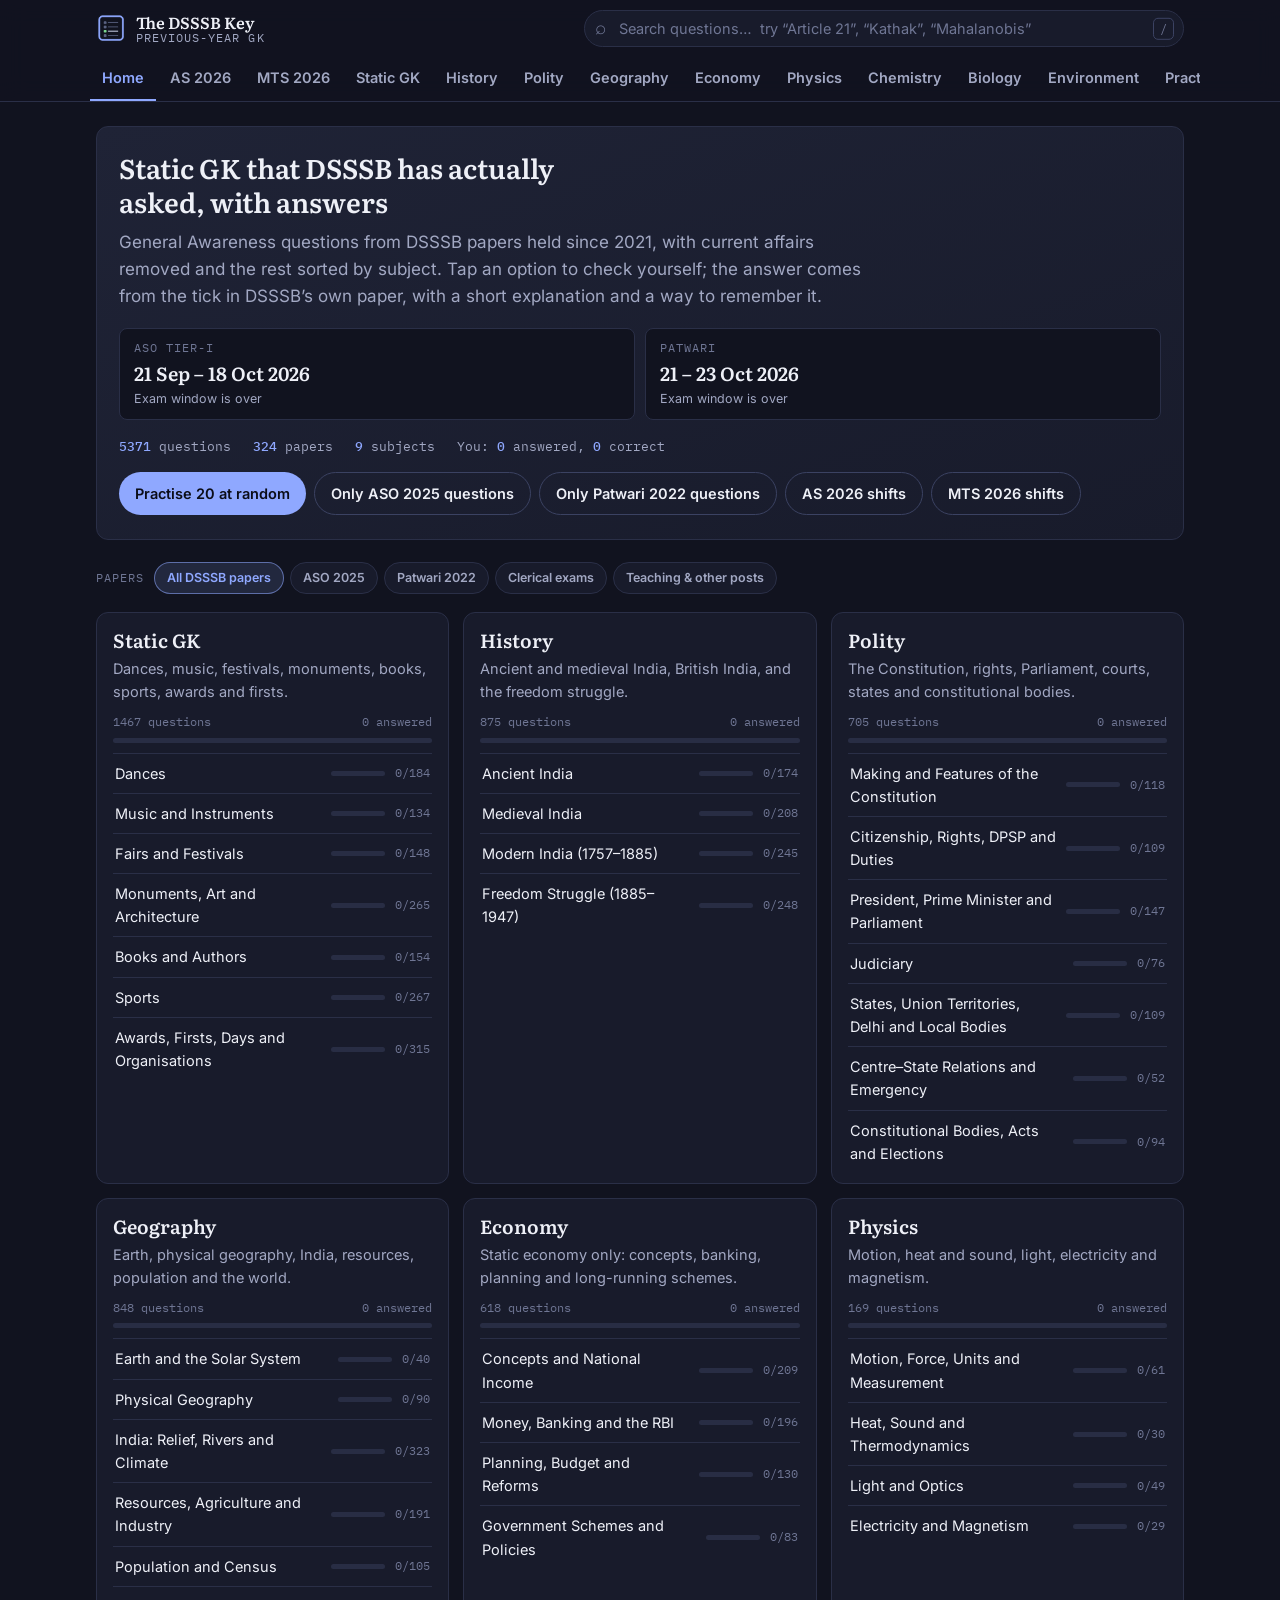
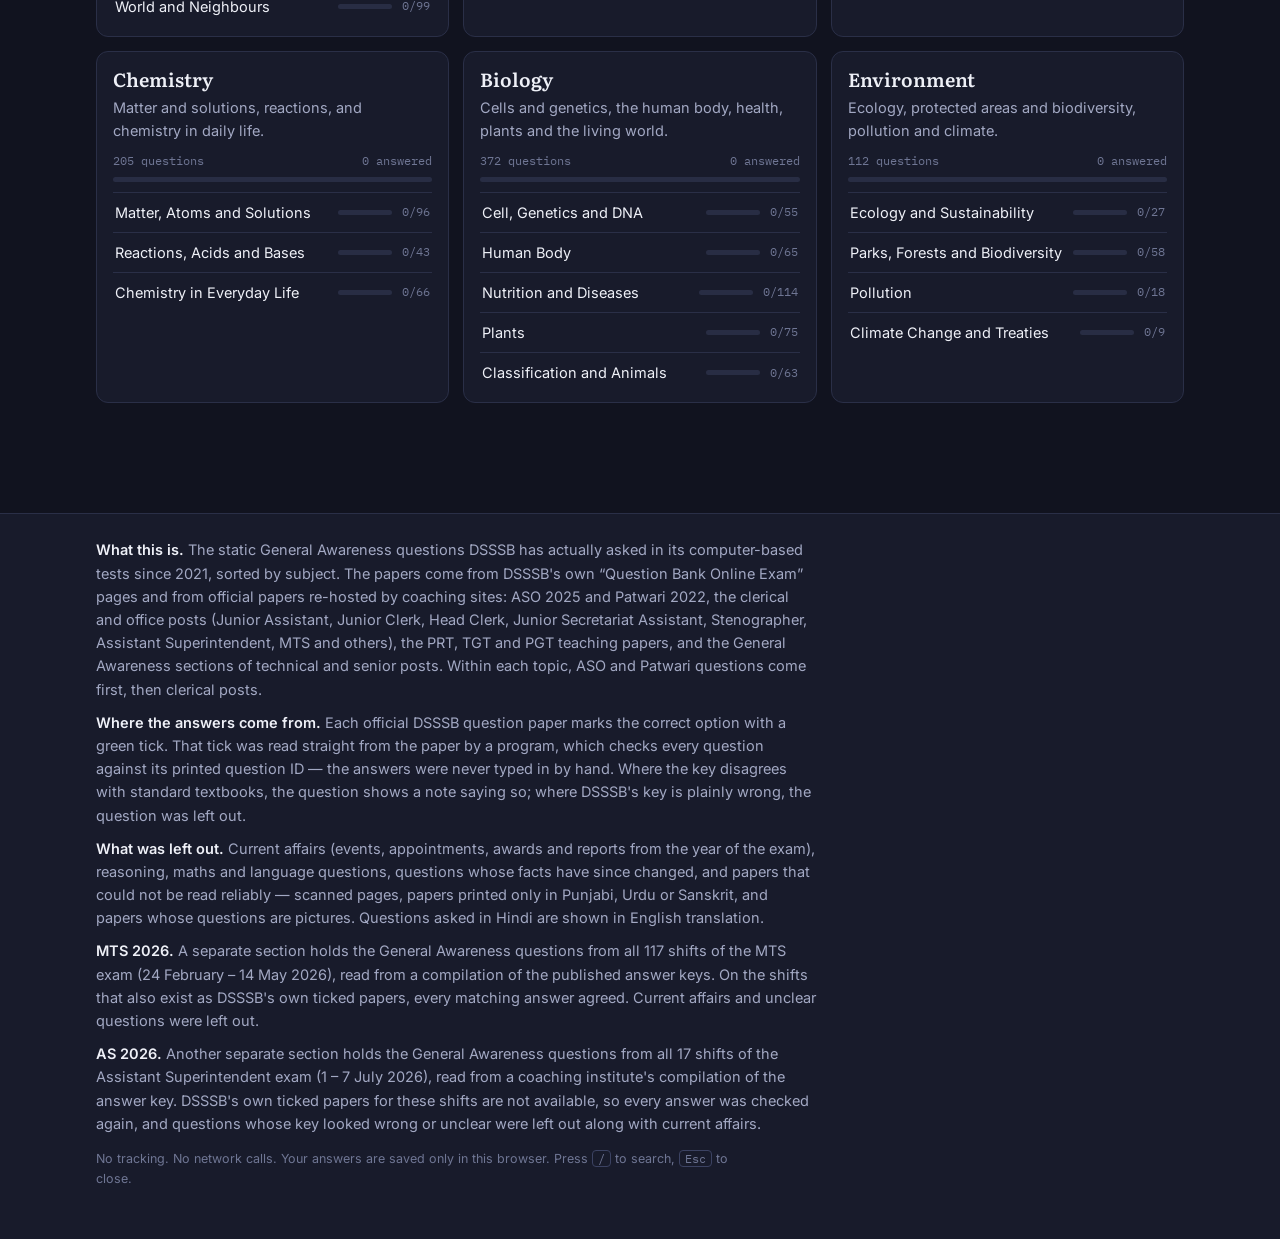
==== commit f9be4190: "Add AS 2026 section: GA questions from all 17 Assistant Superintendent shifts - tools/as/parse.py re" ====
--- a/index.html
+++ b/index.html
@@ -79,6 +79,11 @@
       117 shifts of the MTS exam (24 February – 14 May 2026), read from a compilation of the
       published answer keys. On the shifts that also exist as DSSSB's own ticked papers,
       every matching answer agreed. Current affairs and unclear questions were left out.</p>
+    <p><b>AS 2026.</b> Another separate section holds the General Awareness questions from all
+      17 shifts of the Assistant Superintendent exam (1 – 7 July 2026), read from a coaching
+      institute's compilation of the answer key. DSSSB's own ticked papers for these shifts are
+      not available, so every answer was checked again, and questions whose key looked wrong or
+      unclear were left out along with current affairs.</p>
     <p class="colophon">
       No tracking. No network calls. Your answers are saved only in this browser.
       Press <kbd>/</kbd> to search, <kbd>Esc</kbd> to close.
@@ -96,6 +101,7 @@
 <script src="data-bio.js"></script>
 <script src="data-env.js"></script>
 <script src="data-mts.js"></script>
+<script src="data-as.js"></script>
 <script src="app.js"></script>
 </body>
 </html>
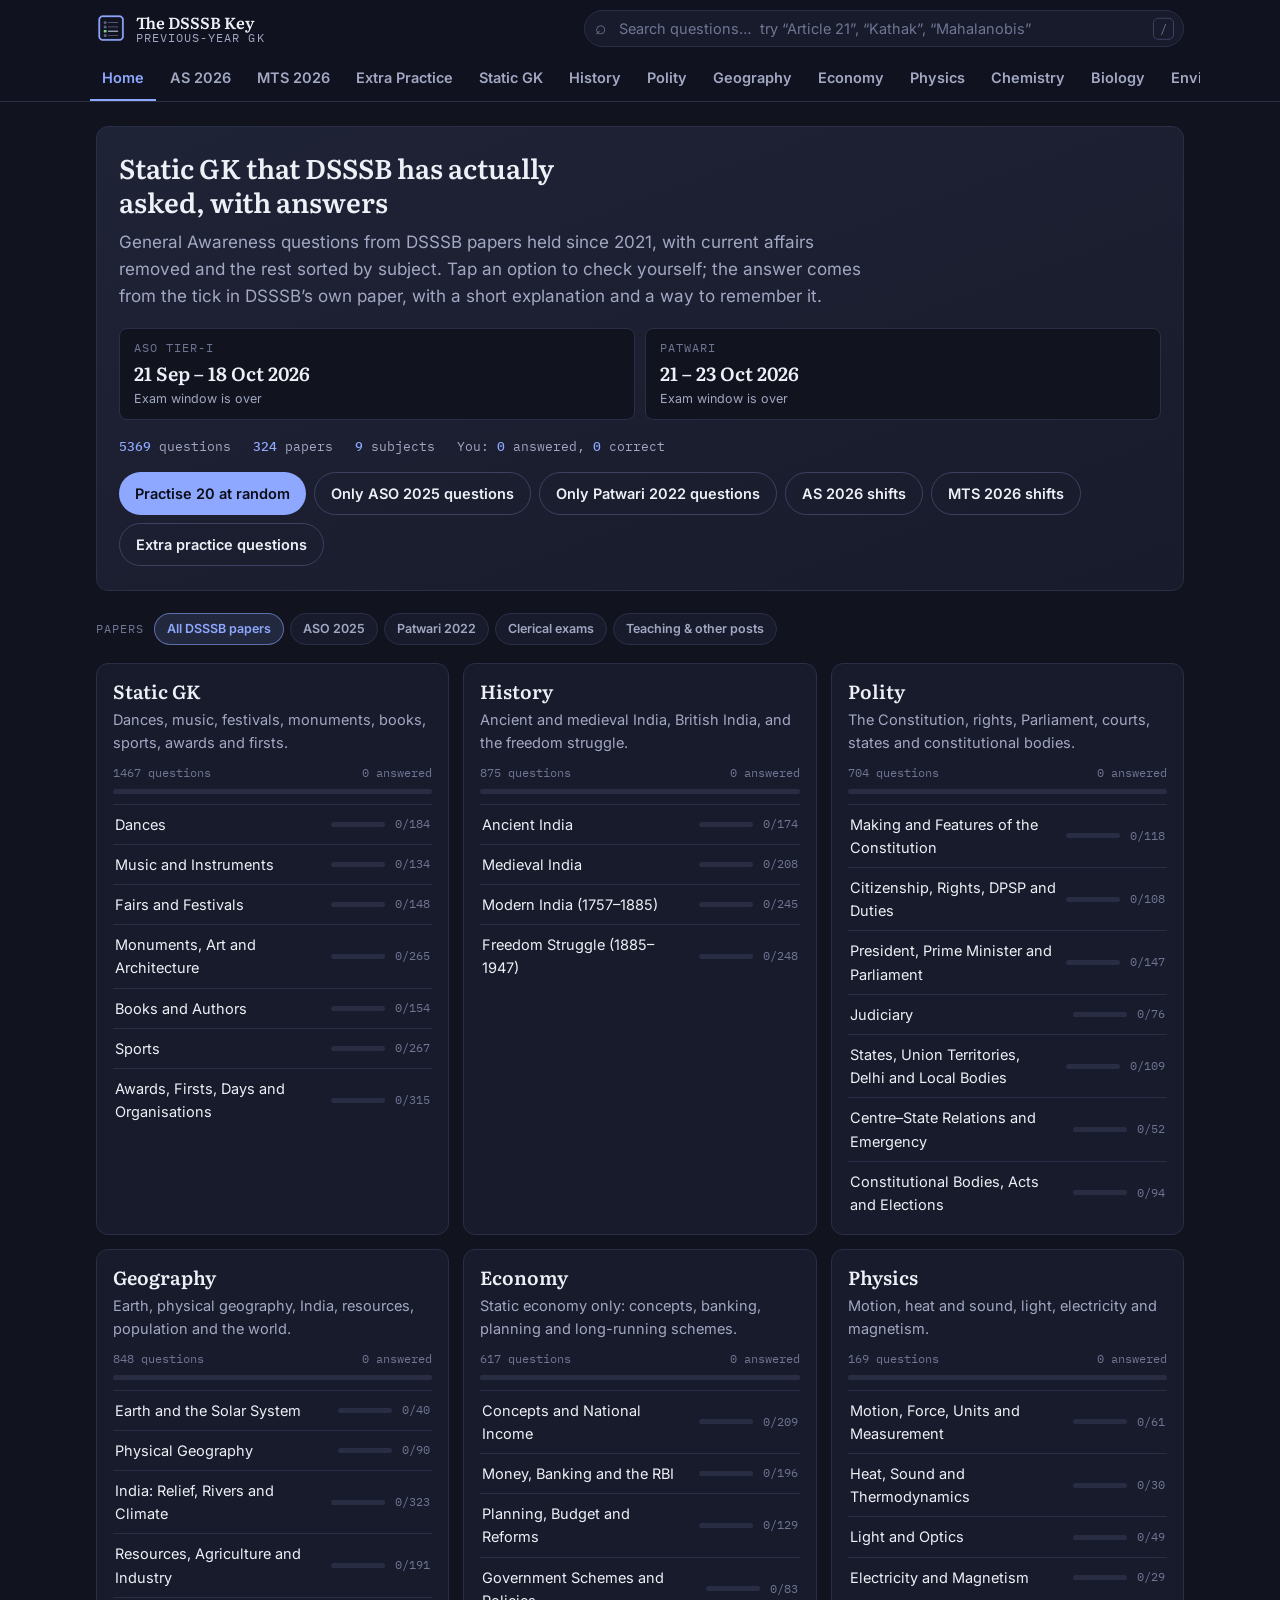
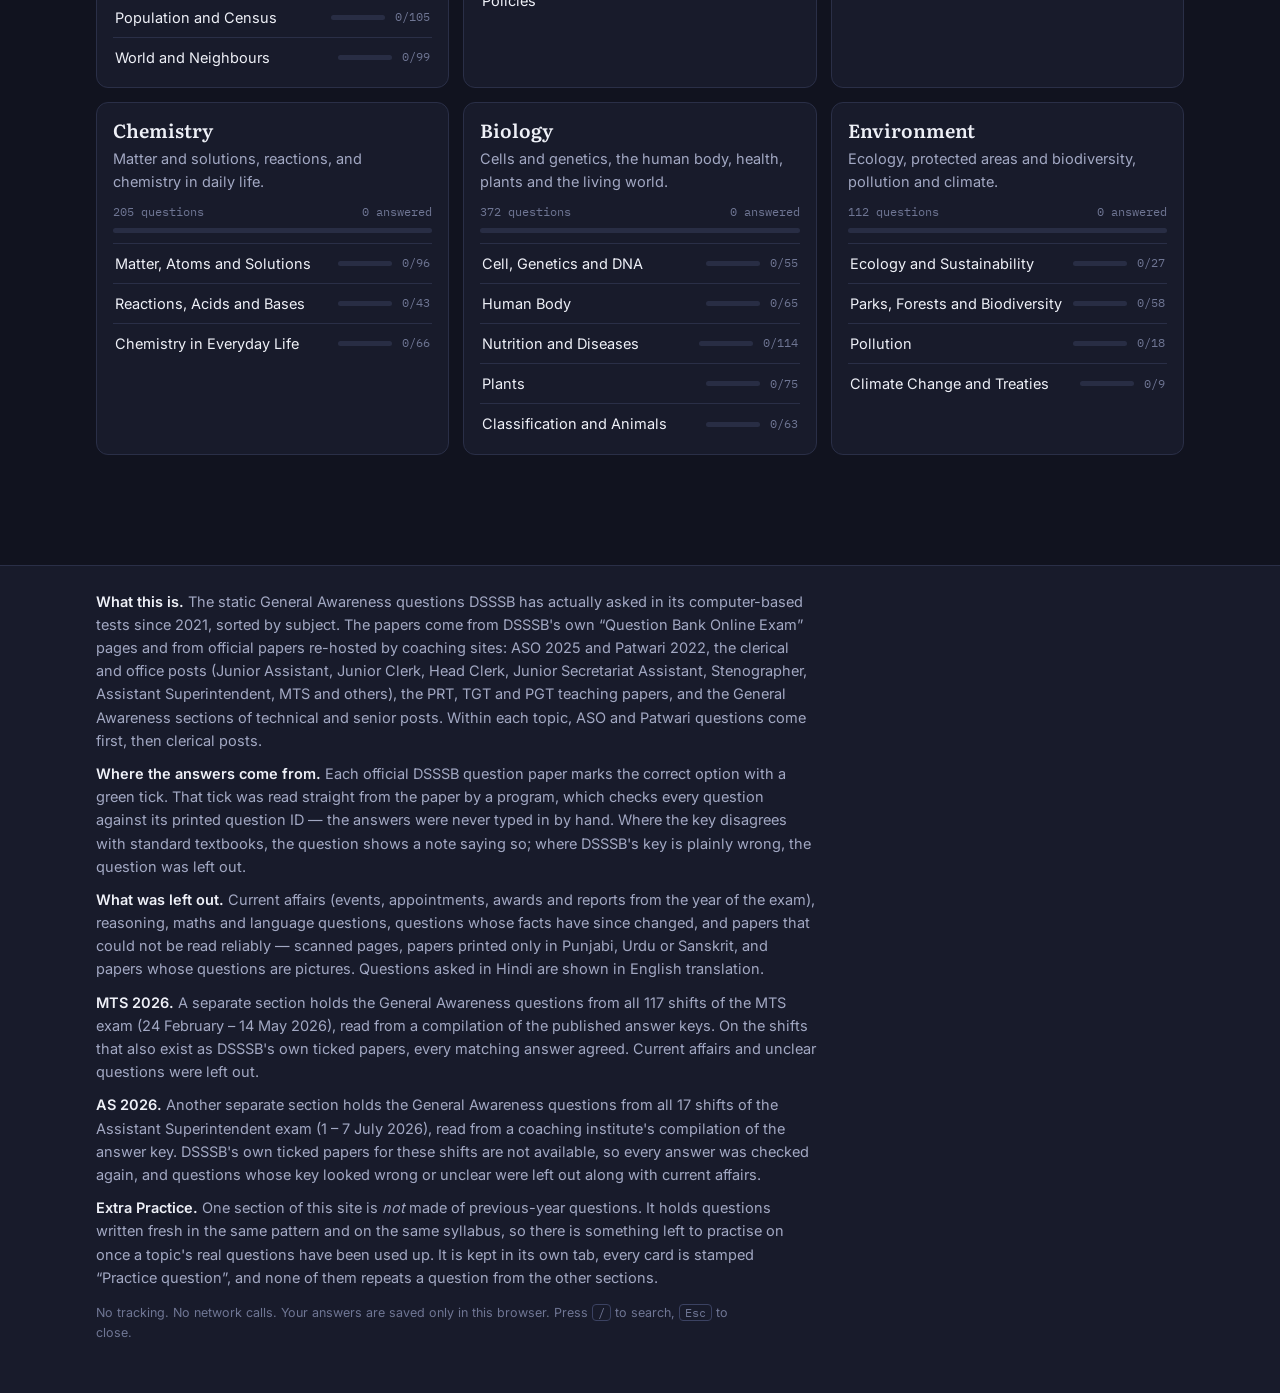
==== commit e6b185c0: "Fix mobile overflow and wrong counts, page long topics, add 180 practice questions Bugs fixed, each " ====
--- a/index.html
+++ b/index.html
@@ -84,6 +84,11 @@
       institute's compilation of the answer key. DSSSB's own ticked papers for these shifts are
       not available, so every answer was checked again, and questions whose key looked wrong or
       unclear were left out along with current affairs.</p>
+    <p><b>Extra Practice.</b> One section of this site is <i>not</i> made of previous-year
+      questions. It holds questions written fresh in the same pattern and on the same
+      syllabus, so there is something left to practise on once a topic's real questions
+      have been used up. It is kept in its own tab, every card is stamped
+      “Practice question”, and none of them repeats a question from the other sections.</p>
     <p class="colophon">
       No tracking. No network calls. Your answers are saved only in this browser.
       Press <kbd>/</kbd> to search, <kbd>Esc</kbd> to close.
@@ -102,6 +107,7 @@
 <script src="data-env.js"></script>
 <script src="data-mts.js"></script>
 <script src="data-as.js"></script>
+<script src="data-prac.js"></script>
 <script src="app.js"></script>
 </body>
 </html>
--- a/styles.css
+++ b/styles.css
@@ -117,6 +117,7 @@
 .bar i{display:block;height:100%;background:var(--right);border-radius:99px}
 
 /* ---------------- home ---------------- */
+.warnline{border-left:3px solid var(--warn);background:rgba(var(--warn-rgb),.08);padding:10px 14px;border-radius:0 var(--r-s) var(--r-s) 0;margin:0 0 12px}
 .hero{border:1px solid var(--line);border-radius:var(--r);background:linear-gradient(160deg,var(--panel2),var(--panel));padding:24px 22px;margin-bottom:22px}
 .hero h1{font-size:27px;max-width:30ch}
 .hero p{margin:10px 0 0;color:var(--dim);max-width:68ch}
@@ -168,8 +169,9 @@
 @keyframes flash{0%{box-shadow:0 0 0 3px rgba(var(--accent-rgb),.7)}100%{box-shadow:0 0 0 3px rgba(var(--accent-rgb),0)}}
 .cmeta{display:flex;flex-wrap:wrap;align-items:center;gap:6px;margin-bottom:8px}
 .qn{font-family:var(--mono);font-size:var(--t-tiny);color:var(--dimmer);margin-right:4px}
-.src{font-family:var(--mono);font-size:var(--t-micro);color:var(--accent);border:1px solid rgba(var(--accent-rgb),.35);border-radius:999px;padding:0 8px;white-space:nowrap}
+.src{font-family:var(--mono);font-size:var(--t-micro);color:var(--accent);border:1px solid rgba(var(--accent-rgb),.35);border-radius:12px;padding:0 8px;max-width:100%;overflow-wrap:anywhere}
 .src.home{color:var(--right);border-color:rgba(var(--right-rgb),.45)}
+.src.written{color:var(--warn);border-color:rgba(var(--warn-rgb),.45);background:rgba(var(--warn-rgb),.07)}
 .tlabel{font-family:var(--mono);font-size:var(--t-micro);color:var(--dim)}
 .qtext{font-family:var(--serif);font-size:var(--t-lead);line-height:1.45;margin:0 0 12px}
 @media (max-width:640px){.qtext{font-size:var(--t-copy)}}
@@ -219,6 +221,20 @@
 .pager .k{display:block;font-family:var(--mono);font-size:var(--t-micro);letter-spacing:.09em;text-transform:uppercase;color:var(--dimmer)}
 .pager .v{font-family:var(--serif);font-weight:600}
 
+/* ---------------- paging inside one topic ---------------- */
+.pagenote{font-family:var(--mono);font-size:var(--t-tiny);color:var(--dimmer);margin:6px 0 0}
+.paging{display:flex;flex-wrap:wrap;align-items:center;gap:6px;max-width:780px}
+.paging.top{margin:16px 0 4px}
+.paging.bottom{margin:18px 0 0}
+.pg{font-family:var(--mono);font-size:var(--t-small);color:var(--dim);background:var(--panel);
+  border:1px solid var(--line);border-radius:var(--r-s);padding:6px 11px;min-width:38px;text-align:center}
+a.pg:hover{color:var(--ink);text-decoration:none;border-color:var(--line2)}
+.pg.here{color:var(--bg);background:var(--accent);border-color:var(--accent);font-weight:600}
+.pg.step{font-weight:600;color:var(--ink)}
+.pg.step.off{color:var(--dimmer);background:transparent;border-color:var(--line);opacity:.5}
+.pg.gap{border:0;background:transparent;min-width:0;padding:6px 2px;color:var(--dimmer)}
+@media (max-width:420px){.paging{gap:4px}.pg{padding:6px 8px;min-width:32px;font-size:var(--t-tiny)}}
+
 /* ---------------- search ---------------- */
 #results{position:fixed;left:50%;transform:translateX(-50%);top:62px;width:min(760px,calc(100vw - 24px));max-height:70vh;overflow-y:auto;
   background:var(--panel);border:1px solid var(--line2);border-radius:var(--r);box-shadow:0 24px 60px rgba(0,0,0,.6);z-index:80;padding:6px}
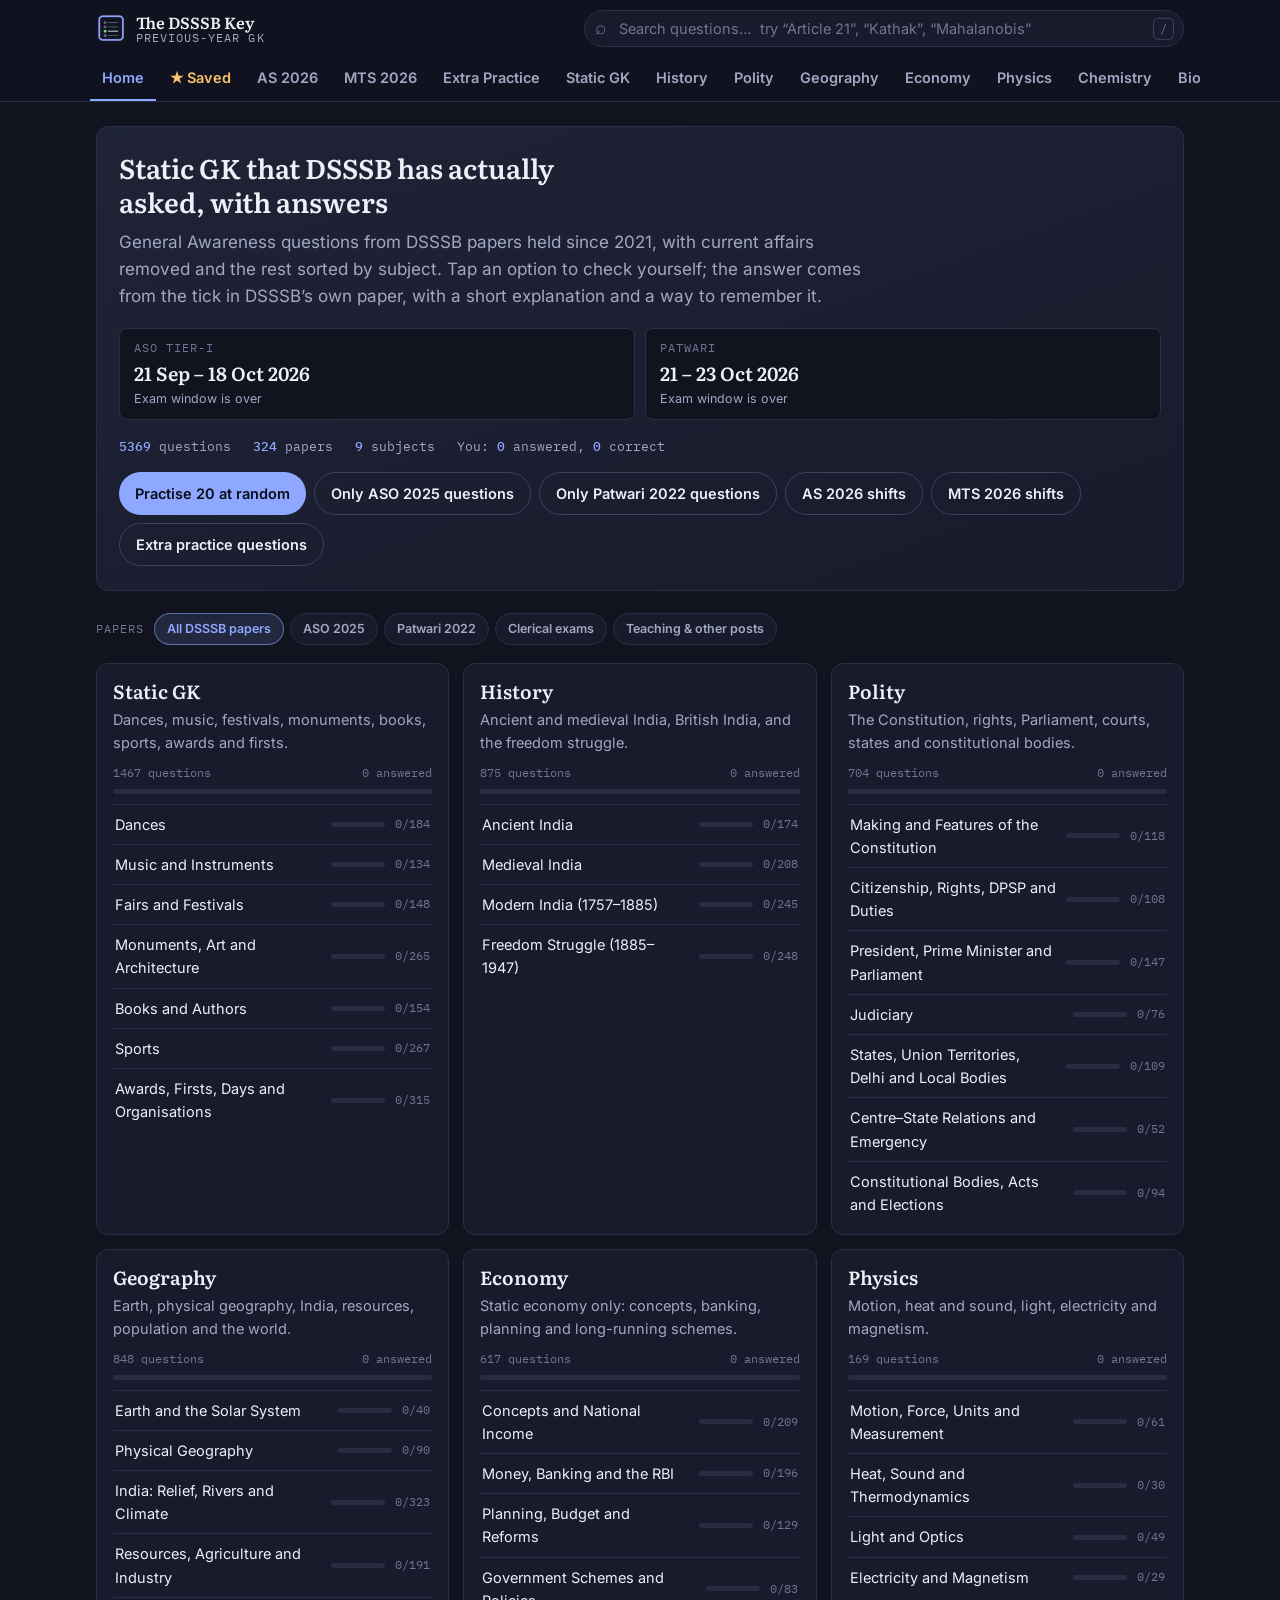
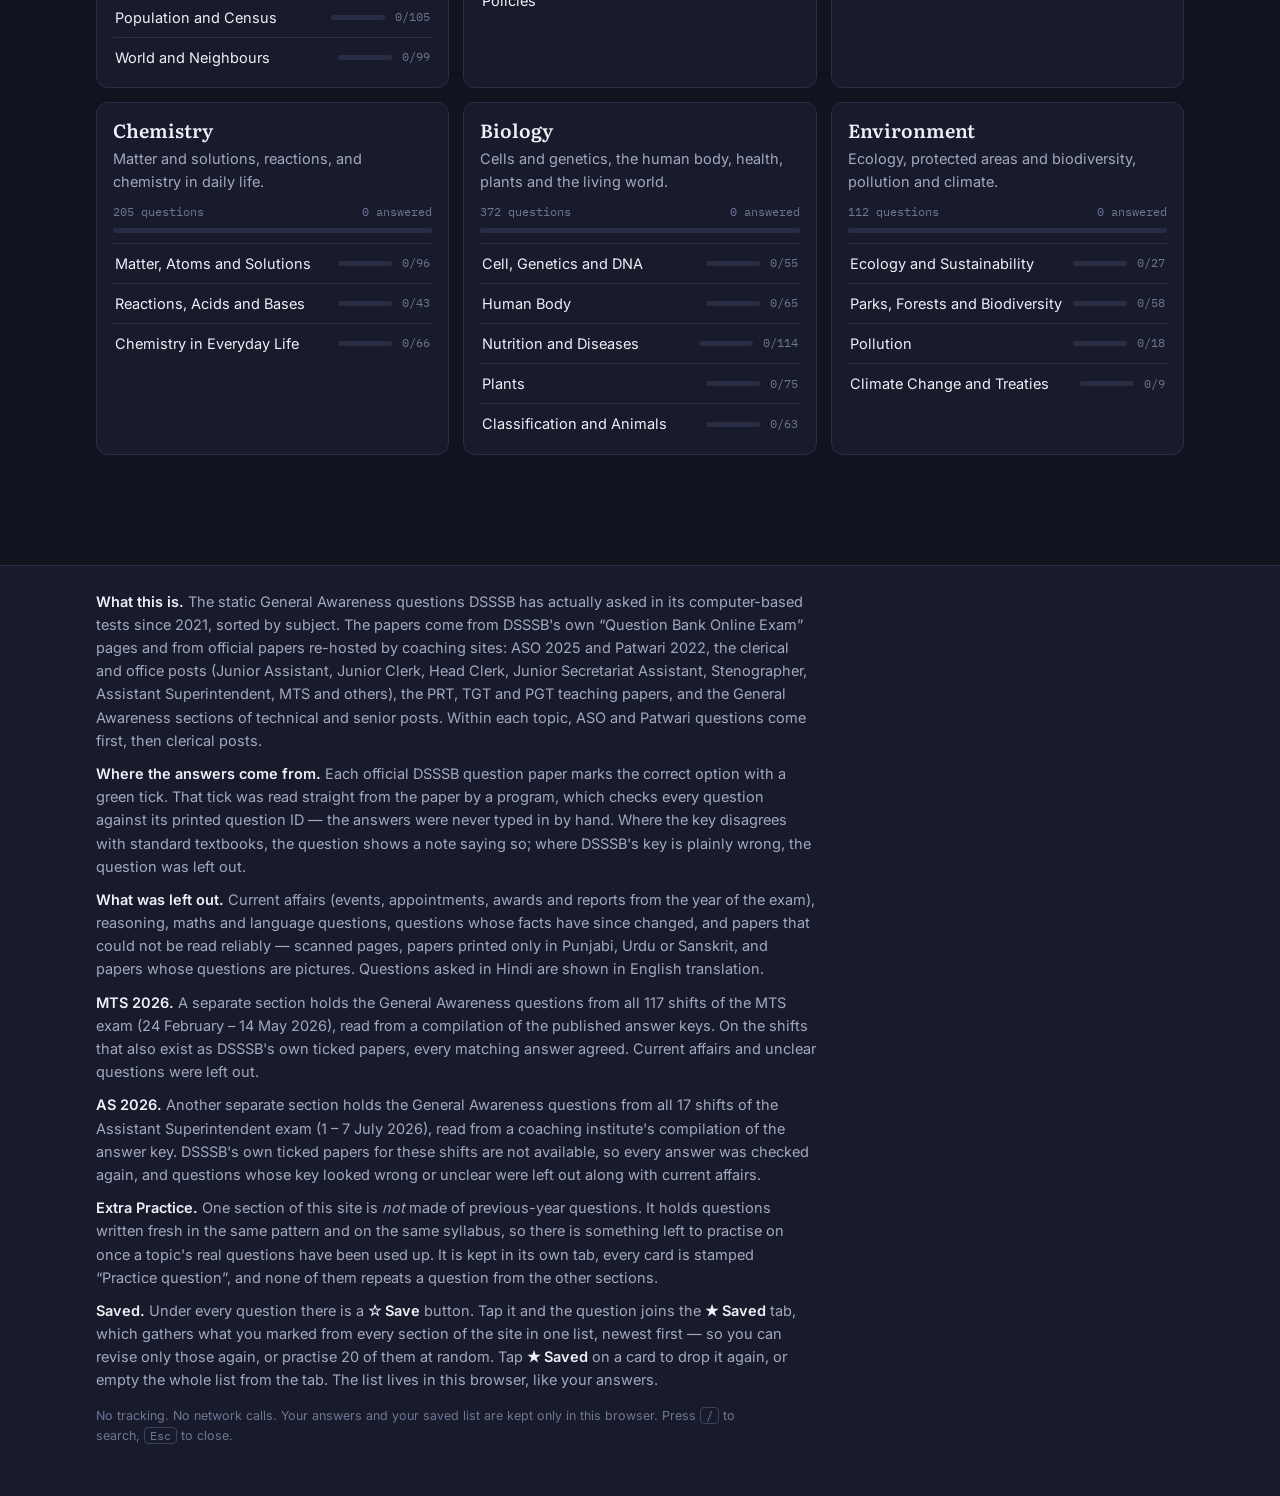
==== commit c7f92a0b: "Add a Saved tab: mark any question and revise only those Under every question there is now a "☆ Save" ====
--- a/index.html
+++ b/index.html
@@ -89,8 +89,13 @@
       syllabus, so there is something left to practise on once a topic's real questions
       have been used up. It is kept in its own tab, every card is stamped
       “Practice question”, and none of them repeats a question from the other sections.</p>
+    <p><b>Saved.</b> Under every question there is a <b>☆ Save</b> button. Tap it and the
+      question joins the <b>★ Saved</b> tab, which gathers what you marked from every
+      section of the site in one list, newest first — so you can revise only those again,
+      or practise 20 of them at random. Tap <b>★ Saved</b> on a card to drop it again, or
+      empty the whole list from the tab. The list lives in this browser, like your answers.</p>
     <p class="colophon">
-      No tracking. No network calls. Your answers are saved only in this browser.
+      No tracking. No network calls. Your answers and your saved list are kept only in this browser.
       Press <kbd>/</kbd> to search, <kbd>Esc</kbd> to close.
     </p>
   </div>
--- a/styles.css
+++ b/styles.css
@@ -173,6 +173,7 @@
 .src.home{color:var(--right);border-color:rgba(var(--right-rgb),.45)}
 .src.written{color:var(--warn);border-color:rgba(var(--warn-rgb),.45);background:rgba(var(--warn-rgb),.07)}
 .tlabel{font-family:var(--mono);font-size:var(--t-micro);color:var(--dim)}
+a.tlabel:hover{color:var(--accent)}
 .qtext{font-family:var(--serif);font-size:var(--t-lead);line-height:1.45;margin:0 0 12px}
 @media (max-width:640px){.qtext{font-size:var(--t-copy)}}
 
@@ -202,6 +203,11 @@
 .verdict{font-weight:600;font-size:var(--t-small)}
 .verdict.ok{color:var(--right)}
 .verdict.no{color:var(--wrong)}
+.savebtn{margin-left:auto;color:var(--dimmer)}
+.savebtn:hover{color:var(--warn)}
+.savebtn.on{color:var(--warn)}
+.tabs a.savedtab{color:var(--warn)}
+.tabs a.savedtab[aria-current="true"]{color:var(--warn);border-bottom-color:var(--warn)}
 
 .reveal{margin-top:10px;border-top:1px solid var(--line);padding-top:10px}
 .reveal p{margin:0 0 8px;font-size:var(--t-copy);max-width:72ch}
